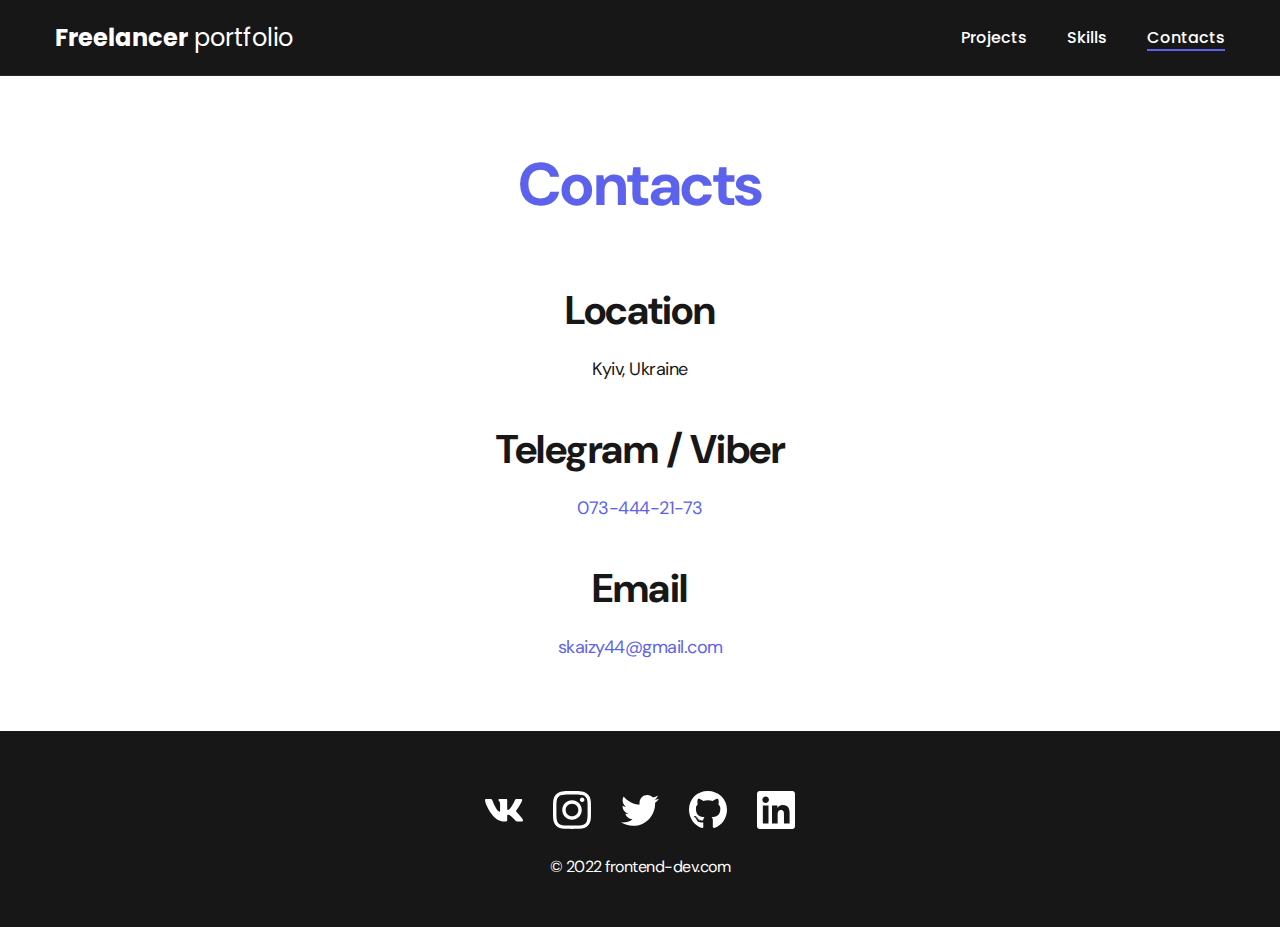
==== contacts.html @ ef813804 "ds" ====
<!DOCTYPE html>
<html lang="en">

<head>
    <meta charset="UTF-8">
    <meta http-equiv="X-UA-Compatible" content="IE=edge">
    <meta name="viewport" content="width=device-width, initial-scale=1.0">
    <title>Kulikov portfolio</title>
    <link rel="stylesheet" href="./css/main.css">
</head>

<body>
    <nav class="nav">
        <div class="container">
            <div class="nav-row">
                <a href="./index.html" class="logo"><strong>Freelancer</strong> portfolio</a>
                <ul class="nav-list">
                    <li class="nav-list__item"><a href="./index.html" class="nav-list__link">Projects</a></li>
                    <li class="nav-list__item"><a href="./skills.html" class="nav-list__link">Skills</a></li>
                    <li class="nav-list__item"><a href="./contacts.html" class="nav-list__link nav-list__link--active">Contacts</a></li>
                </ul>
            </div>
        </div>
    </nav>

    <main class="section">
        <div class="container">
            <h1 class="title-1">Contacts</h1>

            <ul class="content-list">
                <li class="content-list__item">
                    <h2 class="title-2">Location</h2>
                    <p>Kyiv, Ukraine
                    </p>
                </li>
                <li class="content-list__item">
                    <h2 class="title-2">Telegram / Viber</h2>
                    <p> <a href="tel:0734442173">073-444-21-73</a></p>
                </li>
                <li class="content-list__item">
                    <h2 class="title-2">Email</h2>
                    <p> <a href="mailto:skaizy44@gmail.com">skaizy44@gmail.com</a></p>
                </li>

            </ul>
        </div>
    </main>

    <footer class="footer">
        <div class="container">
            <div class="footer__wrapper">
                <ul class="social">
                    <li class="social__item"><a href="#!"><img src="./img/icons/vk.svg" alt="icon"></a></li>
                    <li class="social__item"><a href="#!"><img src="./img/icons/instagram.svg" alt="icon"></a></li>
                    <li class="social__item"><a href="#!"><img src="./img/icons/twitter.svg" alt="icon"></a></li>
                    <li class="social__item"><a href="#!"><img src="./img/icons/github.svg" alt="icon"></a></li>
                    <li class="social__item"><a href="#!"><img src="./img/icons/linkedIn.svg" alt="icon"></a></li>
                </ul>

                <div class="copyright">
                    <p>© 2022 frontend-dev.com</p>
                </div>
            </div>
        </div>
    </footer>
</body>

</html>

<!--
    2-05-54 - video time 
    https://www.youtube.com/watch?v=tYdnepSqtNE&t=24s
 -->
---- css/main.css ----
@import url("https://fonts.googleapis.com/css2?family=DM+Sans:wght@400;500;700&family=Poppins:wght@400;500;700&display=swap");
@import "./reset.css";
@import "./project-page.css";

/* 
font-family: 'DM Sans', sans-serif; 
font-family: 'Poppins', sans-serif; 
 */
/* *{
    border: 1px solid red;
} */

:root {
    --blackpure: #000;
    --black: #171718;
    --black-border: #26292d;
    --white: #fff;
    --purple: #5c62ec;

    --text-color: var(--black);
    --dark-bg: var(--black);
    --dark-border: var(--black-border);
    --header-text: var(--white);
    --accent: var(--purple);
}
html,
body {
    font-family: "DM Sans", sans-serif;
    letter-spacing: -0.5px;
    color: var(--text-color);
    height: 100%;
    display: flex;
    flex-direction: column;
}

.container {
    padding: 0 15px;
    max-width: 1200px;
    margin: 0 auto;
}

.section {
    padding: 70px 0;
}

.title-1 {
    margin-bottom: 60px;
    font-size: 60px;
    font-weight: 700;
    line-height: 1.3;
    color: var(--accent);
    text-align: center;
}

.title-2 {
    font-size: 40px;
    line-height: 1.3;
    margin-bottom: 20px;
    font-weight: 700;
}
/* Nav */
.nav {
    padding: 20px 0;
    border-bottom: 1px solid var(--dark-border);
    background-color: var(--dark-bg);
    color: var(--header-text);
    letter-spacing: normal;
}

.nav-row {
    display: flex;
    justify-content: space-between;
    align-items: center;
    column-gap: 30px;
    row-gap: 20px;
    flex-wrap: wrap;
}

.logo {
    color: var(--header-text);
    font-size: 24px;
    font-family: "Poppins", sans-serif;
}
.logo strong {
    font-weight: 700;
}
.nav-list {
    display: flex;
    flex-wrap: wrap;
    row-gap: 10px;
    align-items: center;
    column-gap: 40px;
    font-size: 16px;
    font-weight: 500;
    font-family: "Poppins", sans-serif;
}

.nav-list__link {
    color: var(--header-text);
    transition: opacity 0.2s ease-in;
}
.nav-list__link:hover {
    opacity: 0.8;
}
.nav-list__link--active {
    position: relative;
}
.nav-list__link--active::before {
    content: "";
    position: absolute;
    top: 100%;
    left: 0;
    display: block;
    height: 2px;
    width: 100%;
    background-color: var(--accent);
}
/* HEADER */
.header {
    padding: 40px 0;
    min-height: 695px;
    background-color: var(--dark-bg);
    background-image: url("../img/header_bg.png");
    background-position: center;
    background-repeat: no-repeat;
    background-size: auto;
    color: var(--header-text);
    display: flex;
    justify-content: center;
    align-items: center;
    text-align: center;
}
.header__wrapper {
    max-width: 660px;
    padding: 0 15px;
}
.header__title {
    font-size: 40px;
    font-weight: 700;
    line-height: 1.4;
    margin-bottom: 20px;
}
.header__title strong {
    font-size: 60px;
    font-weight: 700;
}
.header__title em {
    font-style: normal;
    color: var(--accent);
}
.header__text {
    font-size: 18px;
    line-height: 24px;
    margin-bottom: 40px;
}

/* 
все последующие Р кроме первой, если будут, получать отступ,
чтобы ничего не склеелось и не сломалось
 */
.header__text p + p {
    margin-top: 0.5em;
}
.btn {
    display: inline-block;
    padding: 12px 28px;
    border-radius: 5px;
    background-color: var(--accent);
    color: var(--white);
    font-size: 16px;
    font-weight: 500;
    letter-spacing: 0.15px;
    transition: opacity 0.2s ease-in;
}
.btn:hover {
    opacity: 0.8;
}
.btn:active {
    position: relative;
    top: 1px;
}

/* projects */
.projects {
    display: flex;
    flex-wrap: wrap;
    justify-content: center;
    column-gap: 30px;
    row-gap: 30px;
    
}
.project {
    max-width: 370px;
    background-color: var(--white);
    box-shadow: 0px 5px 35px rgba(0, 0, 0, 0.25);
    border-radius: 10px;
}
.project__img {
    border-radius: 10px;
}
.project__title {
    padding: 15px 20px 25px;
    font-weight: 700;
    font-size: 24px;
    line-height: 1.3;
    color: var(--text-color);
}
/* Content list */
.content-list {
    max-width: 570px;
    margin: 0 auto;
    display: flex;
    flex-direction: column;
    align-items: center;
    justify-content: center;
    text-align: center;
    row-gap: 40px;
}
.content-list a {
    color: var(--accent);
}
.content-list__item {
    font-size: 18px;
    line-height: 1.5;
}
.content-list__item p + p {
    margin-top: 0.5em;
}

/* footer */
.footer {
    background-color: var(--dark-bg);
    padding: 60px 0 50px;
    color: var(--header-text);
    margin-top: auto;
}
.footer__wrapper {
    display: flex;
    flex-direction: column;
    align-items: center;
    row-gap: 27px;
}
.social {
    display: flex;
    column-gap: 30px;
    align-items: center;
}
.copyright {
    font-size: 16px;
}

@media (max-width: 620px) {
    .header {
        min-height: unset;
    }
    .header__title {
        font-size: 30px;
    }
    .header__title strong {
        font-size: 40px;
    }
    .section {
        padding:  40px 0;
    }
    .title-1 {
        margin-bottom: 30px;
        font-size: 40px;
    }
    .title-2 {
        margin-bottom: 10px;
        font-size: 30px;
    }
    .project__title {
        font-size: 22px;
    }
    .project-details_desc {
        margin-bottom: 20px;
        font-size: 22px;
    }
    .footer {
        padding: 40px 0 30px;
    }
    .social__item {
        width: 20px;
    }
    .content-list {
        row-gap: 20px;
    }
    .content-list__item {
        font-size: 16px;
    }

}
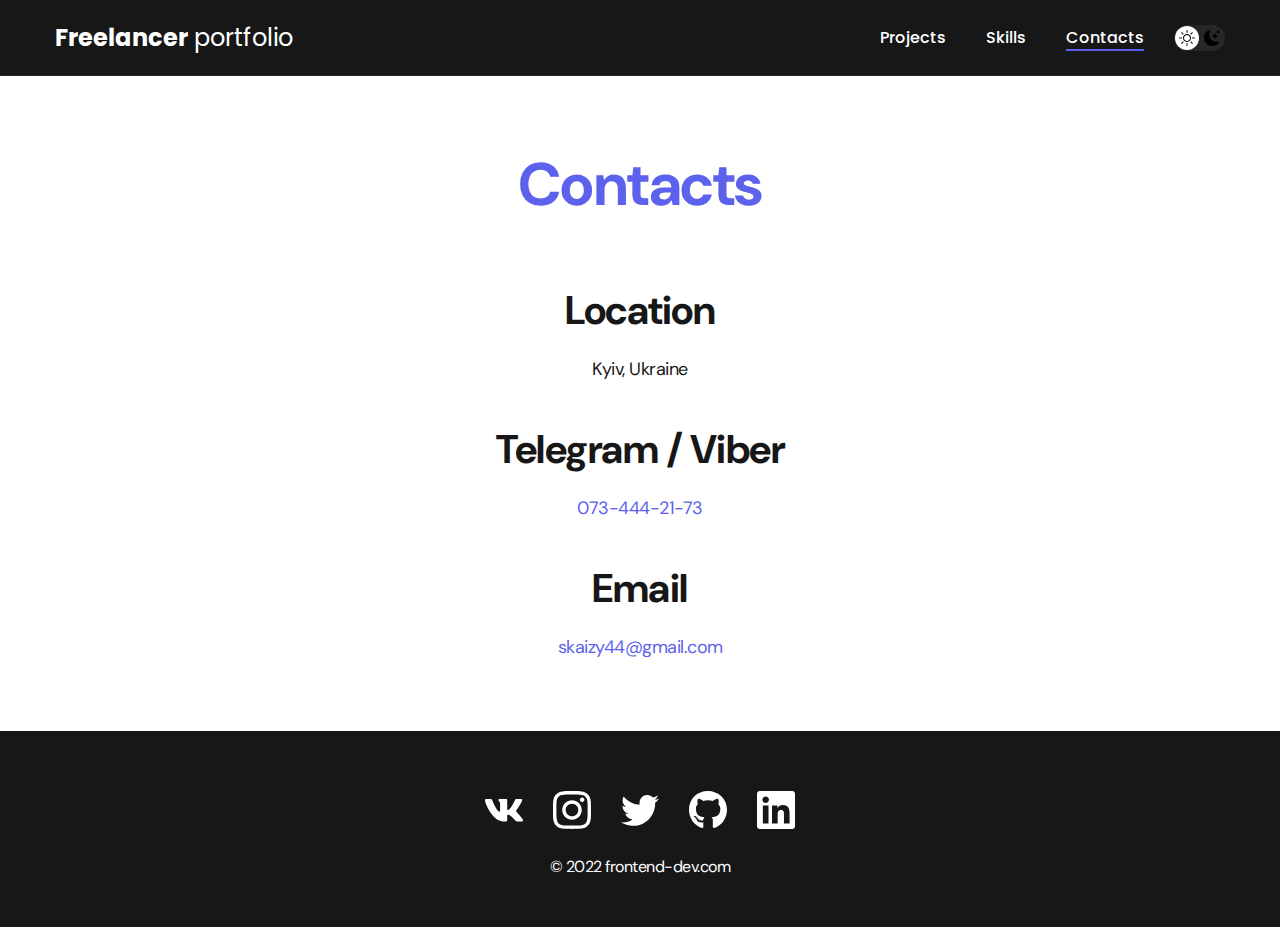
==== commit 9f8987f9: "bgb" ====
--- a/contacts.html
+++ b/contacts.html
@@ -14,6 +14,12 @@
         <div class="container">
             <div class="nav-row">
                 <a href="./index.html" class="logo"><strong>Freelancer</strong> portfolio</a>
+
+                <button class="dark-mode-btn">
+                    <img src="./img/icons/sun.svg" alt="sun" class="dark-mode-btn__icon">
+                    <img src="./img/icons/moon.svg" alt="moon" class="dark-mode-btn__icon">
+                </button>
+
                 <ul class="nav-list">
                     <li class="nav-list__item"><a href="./index.html" class="nav-list__link">Projects</a></li>
                     <li class="nav-list__item"><a href="./skills.html" class="nav-list__link">Skills</a></li>
@@ -63,6 +69,8 @@
             </div>
         </div>
     </footer>
+
+    <script src="./js/main.js"> </script>
 </body>
 
 </html>
--- a/css/main.css
+++ b/css/main.css
@@ -22,15 +22,33 @@
     --dark-border: var(--black-border);
     --header-text: var(--white);
     --accent: var(--purple);
-}
+    
+    /* Light mode */
+    --page-bg: var(--white);
+    --text-color: var(--black);
+    --project-card-bg: var(--white);
+    --project-card-text: var(--black);
+    --box-shadow: 0px 5px 35px rgba(0, 0, 0, 0.25)
+}
+
+.dark {
+    --page-bg: #252526;
+    --text-color: var(--white);
+    --project-card-bg: var(--black);
+    --project-card-text: var(--white);
+    --box-shadow: 0px 5px 35px rgba(0, 0, 0, 0.8)
+}
+
 html,
 body {
+    display: flex;
+    flex-direction: column;
+    min-height: 100vh;
     font-family: "DM Sans", sans-serif;
     letter-spacing: -0.5px;
+    /* light mode */
+    background-color: var(--page-bg);
     color: var(--text-color);
-    height: 100%;
-    display: flex;
-    flex-direction: column;
 }
 
 .container {
@@ -58,7 +76,7 @@
     margin-bottom: 20px;
     font-weight: 700;
 }
-/* Nav */
+/*-------- Nav --------*/
 .nav {
     padding: 20px 0;
     border-bottom: 1px solid var(--dark-border);
@@ -69,7 +87,7 @@
 
 .nav-row {
     display: flex;
-    justify-content: space-between;
+    justify-content: flex-end;
     align-items: center;
     column-gap: 30px;
     row-gap: 20px;
@@ -77,6 +95,7 @@
 }
 
 .logo {
+    margin-right: auto;
     color: var(--header-text);
     font-size: 24px;
     font-family: "Poppins", sans-serif;
@@ -115,7 +134,39 @@
     width: 100%;
     background-color: var(--accent);
 }
-/* HEADER */
+/*---- Dark mode btn -----*/
+.dark-mode-btn {
+    order: 1;
+    position: relative;
+    display: flex;
+    justify-content: space-between;
+    width: 51px;
+    height: 26px;
+    background-color: #272727;
+    border-radius: 50px;
+    padding: 5px;
+}
+.dark-mode-btn::before {
+    content: "";
+    position: absolute;
+    top: 1px;
+    left: 1px;
+    display: block;
+    width: 24px;
+    height: 24px;
+    border-radius: 50%;
+    background-color: var(--white);
+    transition: left 0.2s ease-in;
+}
+.dark-mode-btn--active::before {
+    left: 26px;
+}
+.dark-mode-btn__icon {
+    position: relative;
+    z-index: 9;
+}
+
+/*---- HEADER -----*/
 .header {
     padding: 40px 0;
     min-height: 695px;
@@ -191,8 +242,8 @@
 }
 .project {
     max-width: 370px;
-    background-color: var(--white);
-    box-shadow: 0px 5px 35px rgba(0, 0, 0, 0.25);
+    background-color: var(--project-card-bg);
+    box-shadow: var(--box-shadow);
     border-radius: 10px;
 }
 .project__img {
@@ -203,7 +254,7 @@
     font-weight: 700;
     font-size: 24px;
     line-height: 1.3;
-    color: var(--text-color);
+    color: var(--project-card-text);
 }
 /* Content list */
 .content-list {
@@ -250,6 +301,7 @@
 }
 
 @media (max-width: 620px) {
+    /* header */
     .header {
         min-height: unset;
     }
@@ -259,6 +311,14 @@
     .header__title strong {
         font-size: 40px;
     }
+    /* nav */
+    .nav-row {
+        justify-content: space-between;
+    }
+    .dark-mode-btn {
+        order: 0;
+    }
+    /* general */
     .section {
         padding:  40px 0;
     }
@@ -270,6 +330,7 @@
         margin-bottom: 10px;
         font-size: 30px;
     }
+    /* project */
     .project__title {
         font-size: 22px;
     }
@@ -277,12 +338,14 @@
         margin-bottom: 20px;
         font-size: 22px;
     }
+    /* footer */
     .footer {
         padding: 40px 0 30px;
     }
     .social__item {
         width: 20px;
     }
+    /* content */
     .content-list {
         row-gap: 20px;
     }
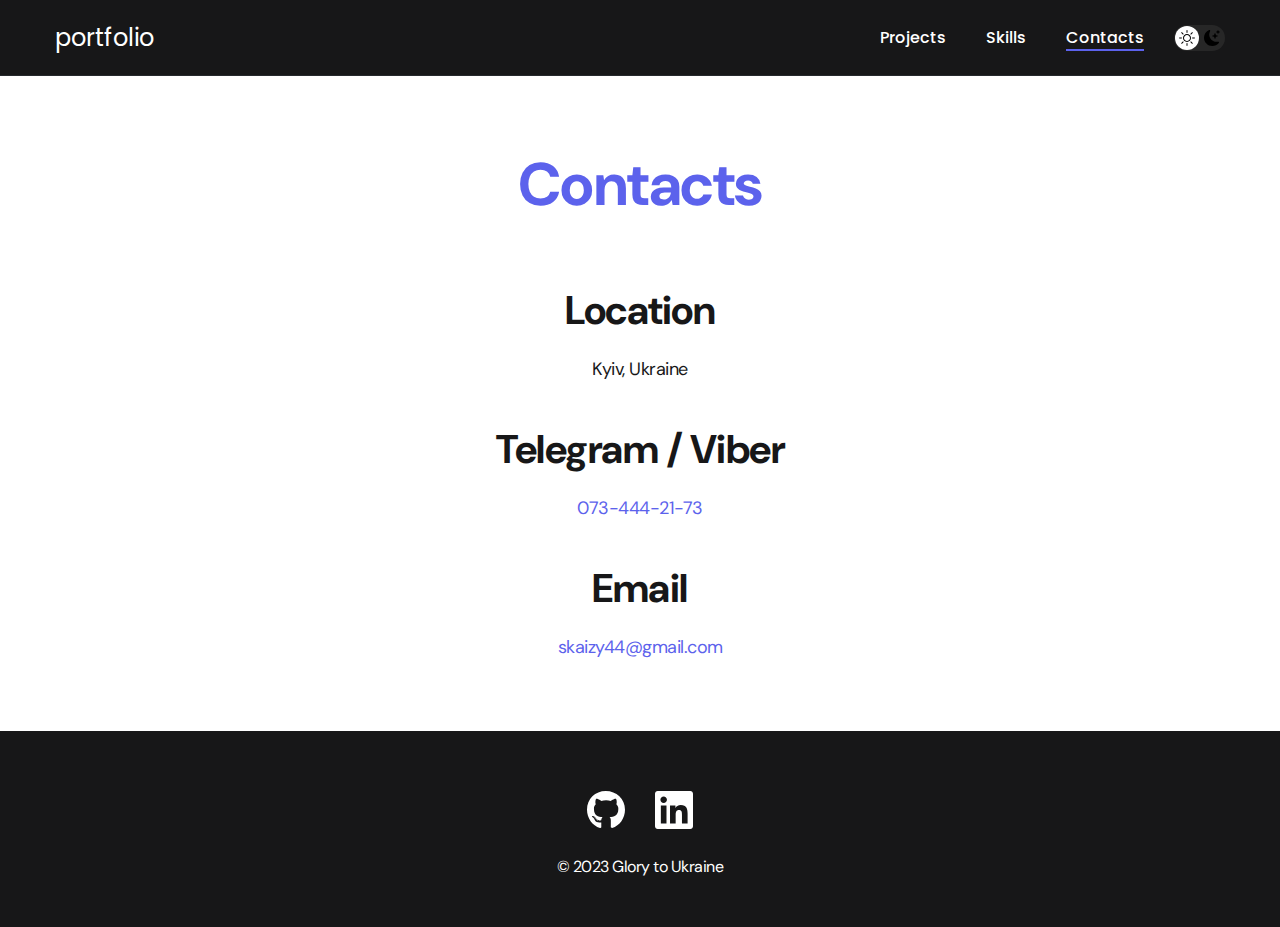
==== commit fa13a770: "DE" ====
--- a/contacts.html
+++ b/contacts.html
@@ -13,7 +13,7 @@
     <nav class="nav">
         <div class="container">
             <div class="nav-row">
-                <a href="./index.html" class="logo"><strong>Freelancer</strong> portfolio</a>
+                <a href="./index.html" class="logo">portfolio</a>
 
                 <button class="dark-mode-btn">
                     <img src="./img/icons/sun.svg" alt="sun" class="dark-mode-btn__icon">
@@ -56,15 +56,14 @@
         <div class="container">
             <div class="footer__wrapper">
                 <ul class="social">
-                    <li class="social__item"><a href="#!"><img src="./img/icons/vk.svg" alt="icon"></a></li>
-                    <li class="social__item"><a href="#!"><img src="./img/icons/instagram.svg" alt="icon"></a></li>
-                    <li class="social__item"><a href="#!"><img src="./img/icons/twitter.svg" alt="icon"></a></li>
-                    <li class="social__item"><a href="#!"><img src="./img/icons/github.svg" alt="icon"></a></li>
-                    <li class="social__item"><a href="#!"><img src="./img/icons/linkedIn.svg" alt="icon"></a></li>
+                    <li class="social__item"><a target="_blank" href="https://github.com/dima-kulikov"><img src="./img/icons/github.svg"
+                                alt="icon"></a></li>
+                    <li class="social__item"><a target="_blank" href="https://www.linkedin.com/in/dmitriy-kulikov-1373651aa/"><img
+                                src="./img/icons/linkedIn.svg" alt="icon"></a></li>
                 </ul>
 
                 <div class="copyright">
-                    <p>© 2022 frontend-dev.com</p>
+                    <p>© 2023 Glory to Ukraine</p>
                 </div>
             </div>
         </div>
--- a/css/main.css
+++ b/css/main.css
@@ -29,6 +29,7 @@
     --project-card-bg: var(--white);
     --project-card-text: var(--black);
     --box-shadow: 0px 5px 35px rgba(0, 0, 0, 0.25)
+
 }
 
 .dark {
@@ -50,7 +51,10 @@
     background-color: var(--page-bg);
     color: var(--text-color);
 }
-
+/* img {
+    width: 100%;
+    max-width: 100%;
+} */
 .container {
     padding: 0 15px;
     max-width: 1200px;
@@ -235,7 +239,7 @@
 .projects {
     display: flex;
     flex-wrap: wrap;
-    justify-content: center;
+    justify-content: flex-start;
     column-gap: 30px;
     row-gap: 30px;
     
@@ -245,9 +249,11 @@
     background-color: var(--project-card-bg);
     box-shadow: var(--box-shadow);
     border-radius: 10px;
+    cursor: pointer;
 }
 .project__img {
     border-radius: 10px;
+    border: 1px solid var(--black);
 }
 .project__title {
     padding: 15px 20px 25px;
@@ -255,6 +261,107 @@
     font-size: 24px;
     line-height: 1.3;
     color: var(--project-card-text);
+}
+/* Кнопки для переключения списка проэктов */
+.projects__filter{
+    display: flex;
+    column-gap: 40px;
+    row-gap: 10px;
+    margin-bottom: 25px;
+    flex-wrap: wrap;
+}
+.projects__filter--item {
+    cursor: pointer;
+    padding: 10px 20px;
+    border: 1px solid var(--accent);
+    border-radius: 5px;
+    font-weight: 700;
+    background-color: var(--accent);
+    color: var(--white);
+    box-shadow: var(--box-shadow);
+    transition: opacity 0.2s ease-in;
+}
+.projects__filter--item:hover {
+    opacity: 0.8;
+}
+.projects__filter--item:active {
+    position: relative;
+    top: 1px;
+}
+.projects__filter--item--active{
+    background-color: #2e34f3;
+}
+/* модальное окно карточек */
+.project__modal{
+    position: fixed;
+    display: none;
+    flex-direction: column;
+    row-gap: 30px;
+    justify-content: center;
+    align-items: center;
+    top: 0;
+    right: 0;
+    bottom: 0;
+    left: 0;
+    background-color: var(--project-card-bg);
+    z-index: 9;
+}
+.project__modal--open{
+    display: flex;
+    padding: 0 15px;
+    font-size: 24px;
+    font-weight: 500;
+}
+.project__modal--img{
+    /* max-width: 700px; */
+    box-shadow: var(--box-shadow);
+    border-radius: 5px;
+    /* padding: 0 15px; */
+}
+.project__modal--close{
+    position: absolute;
+    top: 5vh;
+    right: 10%;
+    width: 50px;
+    height: 50px;
+    /* background-color: #fff; */
+    cursor: pointer;
+   
+}
+.project__modal--close:hover::before{
+    transform: rotate(60deg);
+    background-color: red;
+    
+}
+.project__modal--close:hover::after{
+    transform: rotate(-60deg);
+    background-color: red;
+}
+.project__modal--close::before{
+    content: '';
+    position: absolute;
+    top: 0;
+    bottom: 0;
+    right: 50%;
+    width: 2px;
+    background-color: var(--text-color);
+    transform: rotate(50deg);
+    transition: transform .3s;
+}
+.project__modal--close::after{
+    content: '';
+    position: absolute;
+    top: 0;
+    bottom: 0;
+    left: 50%;
+    width: 2px;
+    background-color: var(--text-color);
+    transform: rotate(-50deg);
+    transition: transform .3s;
+}
+.project__modal--btn {
+    display: flex;
+    column-gap: 30px;
 }
 /* Content list */
 .content-list {
@@ -278,6 +385,18 @@
     margin-top: 0.5em;
 }
 
+/* certificates__list */
+.certificates__list{
+    display: flex;
+    flex-wrap: wrap;
+    justify-content: center;
+    column-gap: 25px;
+    row-gap: 25px;
+}
+.certificates__list img{
+    max-width: 400px;
+    width: 100%;
+}
 /* footer */
 .footer {
     background-color: var(--dark-bg);
@@ -299,7 +418,11 @@
 .copyright {
     font-size: 16px;
 }
-
+@media (max-width: 1199px) {
+    .projects{
+        justify-content: center;
+    }
+}
 @media (max-width: 620px) {
     /* header */
     .header {
@@ -331,6 +454,10 @@
         font-size: 30px;
     }
     /* project */
+    .project__modal--open{
+        font-size: 18px;
+        font-weight: 500;
+    }
     .project__title {
         font-size: 22px;
     }
@@ -352,5 +479,8 @@
     .content-list__item {
         font-size: 16px;
     }
-
+/* filter btn */
+    .projects__filter{
+        flex-direction: column;
+    }
 }